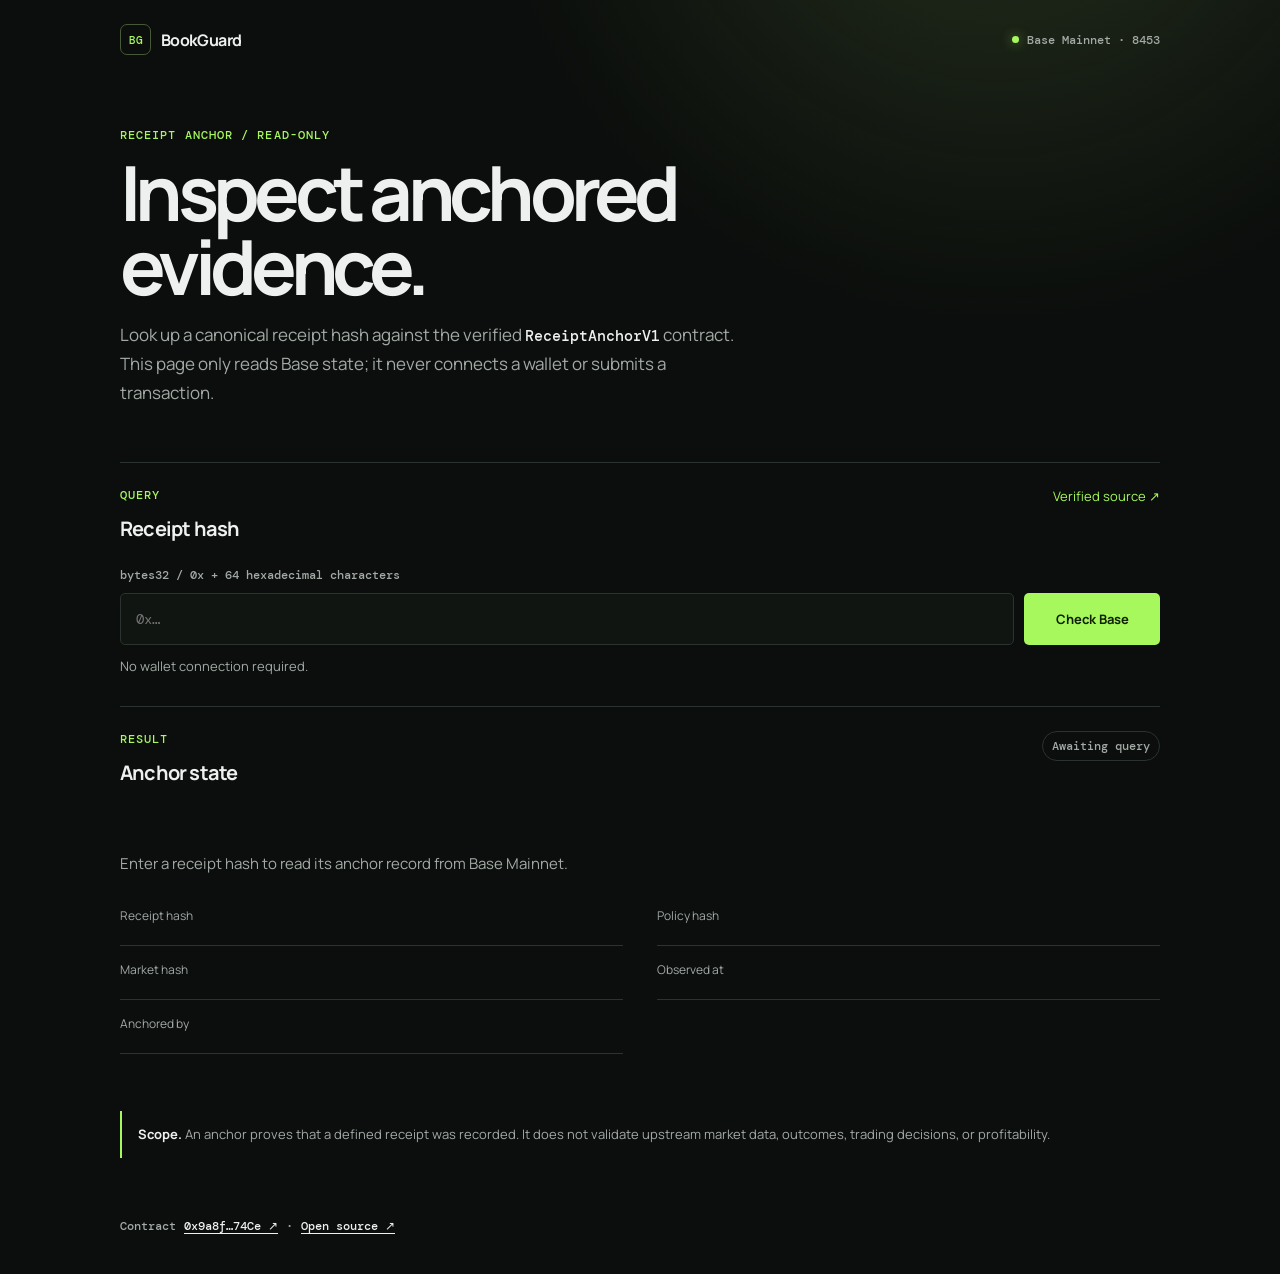
==== web/index.html @ 202d027d "feat: add read-only receipt lookup web MVP" ====
<!doctype html>
<html lang="en">
  <head>
    <meta charset="UTF-8" />
    <meta name="viewport" content="width=device-width, initial-scale=1.0" />
    <meta
      name="description"
      content="Read-only Base Mainnet lookup for BookGuard ReceiptAnchorV1 evidence."
    />
    <title>BookGuard — Receipt Anchor Lookup</title>
    <link rel="stylesheet" href="./styles.css" />
  </head>
  <body>
    <main class="shell">
      <header class="topbar">
        <a class="brand" href="https://github.com/Scarpo-gh/bookguard" target="_blank" rel="noreferrer">
          <span class="brand-mark" aria-hidden="true">BG</span>
          <span>BookGuard</span>
        </a>
        <div class="network-status"><span class="status-dot" aria-hidden="true"></span>Base Mainnet · 8453</div>
      </header>

      <section class="intro" aria-labelledby="page-title">
        <p class="eyebrow">RECEIPT ANCHOR / READ-ONLY</p>
        <h1 id="page-title">Inspect anchored evidence.</h1>
        <p class="lede">
          Look up a canonical receipt hash against the verified <code>ReceiptAnchorV1</code> contract.
          This page only reads Base state; it never connects a wallet or submits a transaction.
        </p>
      </section>

      <section class="lookup-panel" aria-labelledby="lookup-title">
        <div class="panel-heading">
          <div>
            <p class="eyebrow">QUERY</p>
            <h2 id="lookup-title">Receipt hash</h2>
          </div>
          <a class="text-link" href="https://basescan.org/address/0x9a8fCf271F97075486673eA3eD48c4fda33374Ce#code" target="_blank" rel="noreferrer">Verified source ↗</a>
        </div>

        <form id="lookup-form" novalidate>
          <label for="receipt-hash">bytes32 / 0x + 64 hexadecimal characters</label>
          <div class="query-row">
            <input id="receipt-hash" name="receiptHash" autocomplete="off" spellcheck="false" placeholder="0x…" aria-describedby="lookup-message" />
            <button type="submit">Check Base</button>
          </div>
          <p id="lookup-message" class="message" aria-live="polite">No wallet connection required.</p>
        </form>
      </section>

      <section class="result-panel" aria-labelledby="result-title">
        <div class="panel-heading">
          <div>
            <p class="eyebrow">RESULT</p>
            <h2 id="result-title">Anchor state</h2>
          </div>
          <span id="result-badge" class="badge neutral">Awaiting query</span>
        </div>

        <div id="empty-result" class="empty-state">
          Enter a receipt hash to read its anchor record from Base Mainnet.
        </div>

        <dl id="anchor-result" class="anchor-data" hidden>
          <div><dt>Receipt hash</dt><dd id="result-receipt"></dd></div>
          <div><dt>Policy hash</dt><dd id="result-policy"></dd></div>
          <div><dt>Market hash</dt><dd id="result-market"></dd></div>
          <div><dt>Observed at</dt><dd id="result-observed"></dd></div>
          <div><dt>Anchored by</dt><dd id="result-anchorer"></dd></div>
        </dl>
      </section>

      <aside class="boundary-note">
        <strong>Scope.</strong> An anchor proves that a defined receipt was recorded. It does not validate upstream market data, outcomes, trading decisions, or profitability.
      </aside>

      <footer>
        <span>Contract</span>
        <a href="https://basescan.org/address/0x9a8fCf271F97075486673eA3eD48c4fda33374Ce" target="_blank" rel="noreferrer">0x9a8f…74Ce ↗</a>
        <span>·</span>
        <a href="https://github.com/Scarpo-gh/bookguard" target="_blank" rel="noreferrer">Open source ↗</a>
      </footer>
    </main>
    <script type="module" src="./app.mjs"></script>
  </body>
</html>
---- web/styles.css ----
@import url("https://fonts.googleapis.com/css2?family=DM+Mono:wght@400;500&family=Manrope:wght@400;500;600;700&display=swap");

:root {
  color-scheme: dark;
  --ink: #edf0ee;
  --muted: #a3aaa6;
  --surface: #111512;
  --surface-strong: #171c18;
  --border: #2a332d;
  --accent: #a6f85d;
  --accent-ink: #102000;
  --danger: #ff987c;
  --quiet: #1b241d;
  font-family: Manrope, sans-serif;
  background: #0b0e0c;
  color: var(--ink);
}

* { box-sizing: border-box; }
body { margin: 0; min-width: 320px; background: radial-gradient(circle at 78% -15%, #25301d 0, transparent 32rem), #0b0e0c; }
a { color: inherit; }
.shell { width: min(1040px, calc(100% - 40px)); margin: 0 auto; padding: 24px 0 40px; }
.topbar { display: flex; justify-content: space-between; align-items: center; padding-bottom: 72px; }
.brand { display: inline-flex; align-items: center; gap: 10px; font-weight: 700; text-decoration: none; letter-spacing: -0.04em; }
.brand-mark { display: grid; width: 31px; height: 31px; place-items: center; border: 1px solid #445a39; border-radius: 7px; color: var(--accent); font: 500 11px "DM Mono", monospace; letter-spacing: 0; }
.network-status, .eyebrow, label, .badge, footer { font: 500 12px "DM Mono", monospace; }
.network-status { display: inline-flex; align-items: center; gap: 8px; color: var(--muted); }
.status-dot { width: 7px; height: 7px; background: var(--accent); border-radius: 50%; box-shadow: 0 0 12px #a6f85d99; }
.intro { width: min(690px, 100%); margin-bottom: 54px; }
.eyebrow { margin: 0 0 12px; color: var(--accent); letter-spacing: 0.09em; }
h1, h2, p { margin-top: 0; }
h1 { margin-bottom: 17px; font-size: clamp(40px, 7vw, 76px); letter-spacing: -0.075em; line-height: 0.98; }
h2 { margin-bottom: 0; font-size: 20px; letter-spacing: -0.04em; }
.lede { max-width: 630px; color: var(--muted); font-size: 17px; line-height: 1.7; }
code { font: 500 0.9em "DM Mono", monospace; color: var(--ink); }
.lookup-panel, .result-panel { border-top: 1px solid var(--border); padding: 24px 0 29px; }
.panel-heading { display: flex; align-items: start; justify-content: space-between; gap: 16px; margin-bottom: 25px; }
.text-link { color: var(--accent); font-size: 13px; text-decoration: none; }
label { display: block; margin-bottom: 10px; color: var(--muted); }
.query-row { display: flex; gap: 10px; }
input { min-width: 0; flex: 1; height: 52px; border: 1px solid var(--border); border-radius: 5px; outline: none; padding: 0 15px; background: var(--surface); color: var(--ink); font: 400 14px "DM Mono", monospace; }
input:focus { border-color: var(--accent); box-shadow: 0 0 0 3px #a6f85d18; }
button { min-width: 136px; border: 0; border-radius: 5px; padding: 0 18px; background: var(--accent); color: var(--accent-ink); cursor: pointer; font: 700 13px Manrope, sans-serif; }
button:hover { filter: brightness(1.08); }
button:disabled { cursor: wait; opacity: 0.65; }
.message { min-height: 20px; margin: 12px 0 0; color: var(--muted); font-size: 13px; }
.message.error { color: var(--danger); }
.result-panel { min-height: 230px; }
.badge { padding: 6px 9px; border: 1px solid var(--border); border-radius: 999px; color: var(--muted); white-space: nowrap; }
.badge.found { border-color: #577a3f; color: var(--accent); background: #1b2a15; }
.badge.missing { color: var(--muted); }
.empty-state { padding: 42px 0 18px; color: var(--muted); font-size: 15px; }
.anchor-data { display: grid; grid-template-columns: repeat(2, minmax(0, 1fr)); gap: 0 34px; margin: 0; }
.anchor-data div { min-width: 0; border-bottom: 1px solid var(--border); padding: 15px 0; }
dt { color: var(--muted); font-size: 12px; }
dd { overflow: hidden; margin: 6px 0 0; color: var(--ink); font: 400 12px/1.55 "DM Mono", monospace; overflow-wrap: anywhere; }
.boundary-note { margin-top: 28px; border-left: 2px solid var(--accent); padding: 13px 16px; color: var(--muted); font-size: 13px; line-height: 1.65; }
.boundary-note strong { color: var(--ink); }
footer { display: flex; flex-wrap: wrap; gap: 8px; margin-top: 60px; color: var(--muted); }
footer a { color: var(--ink); text-underline-offset: 3px; }
@media (max-width: 620px) { .shell { width: min(100% - 28px, 1040px); } .topbar { padding-bottom: 50px; } .network-status { font-size: 10px; } .query-row { display: grid; } button { height: 50px; } .anchor-data { grid-template-columns: 1fr; } .panel-heading { align-items: center; } }
@media (prefers-reduced-motion: reduce) { * { scroll-behavior: auto !important; transition: none !important; } }
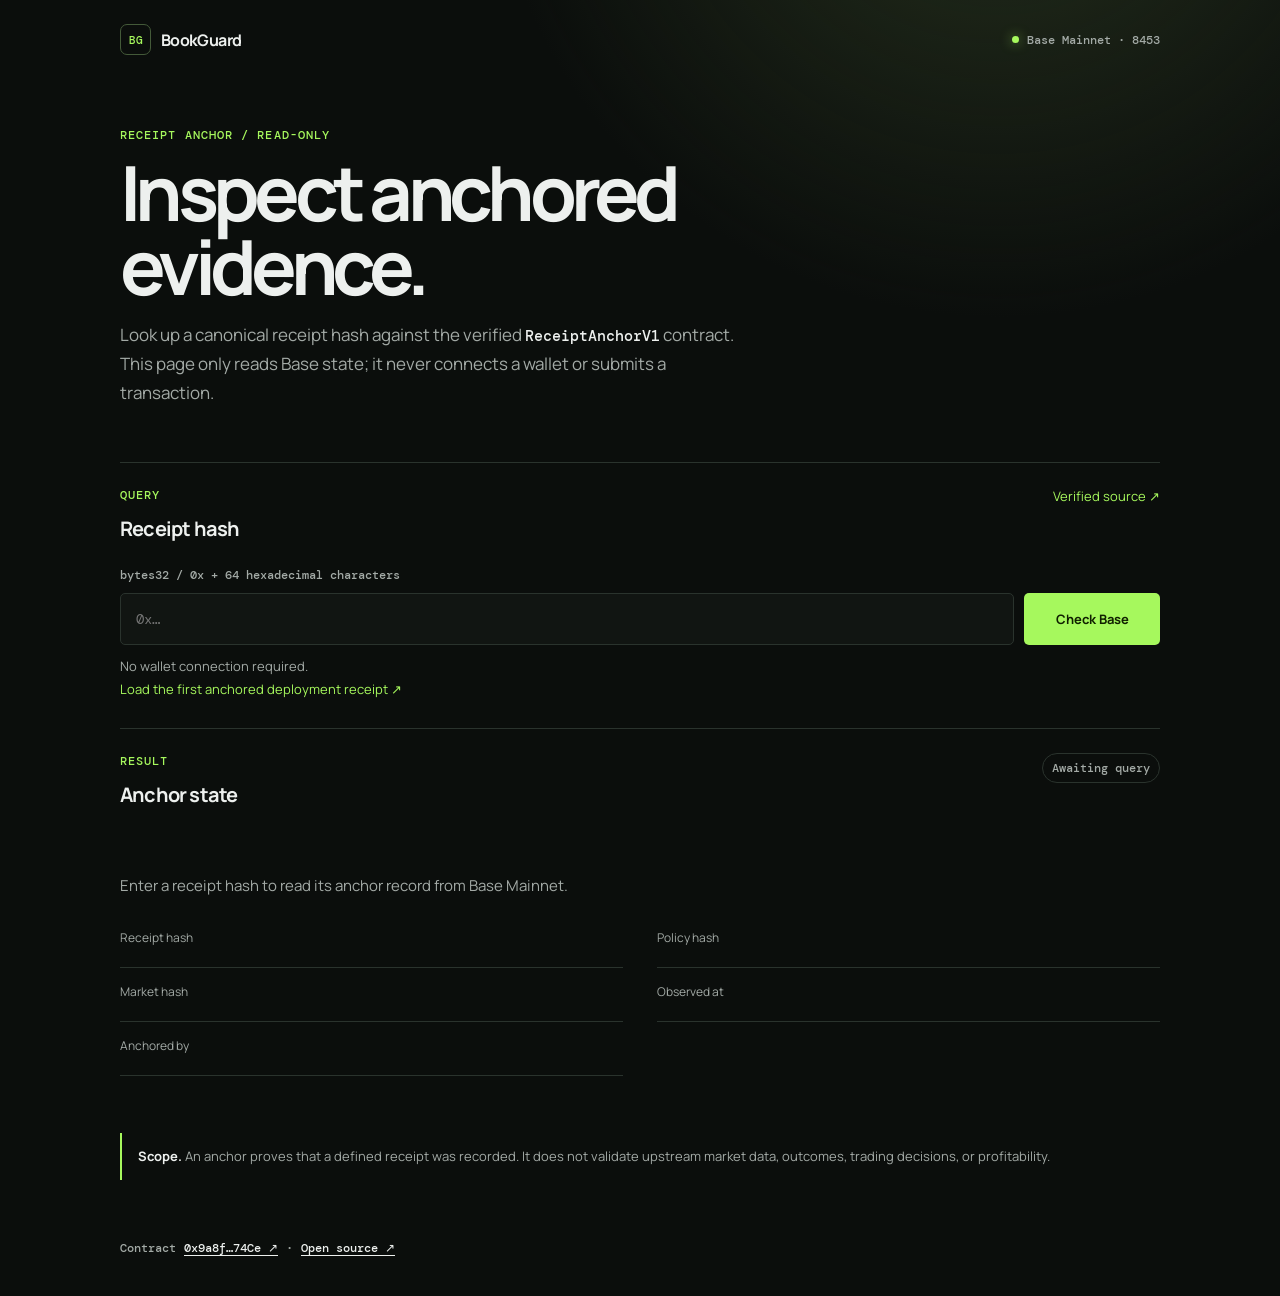
==== commit 1eb31fc7: "feat: anchor first mainnet receipt" ====
--- a/web/index.html
+++ b/web/index.html
@@ -45,6 +45,7 @@
             <button type="submit">Check Base</button>
           </div>
           <p id="lookup-message" class="message" aria-live="polite">No wallet connection required.</p>
+          <a class="text-link" href="?receipt=0x8ab8c16734dc7178a280f3ed48fdf6609af644fdb88c50d49bed0348cbc2077c">Load the first anchored deployment receipt ↗</a>
         </form>
       </section>
 
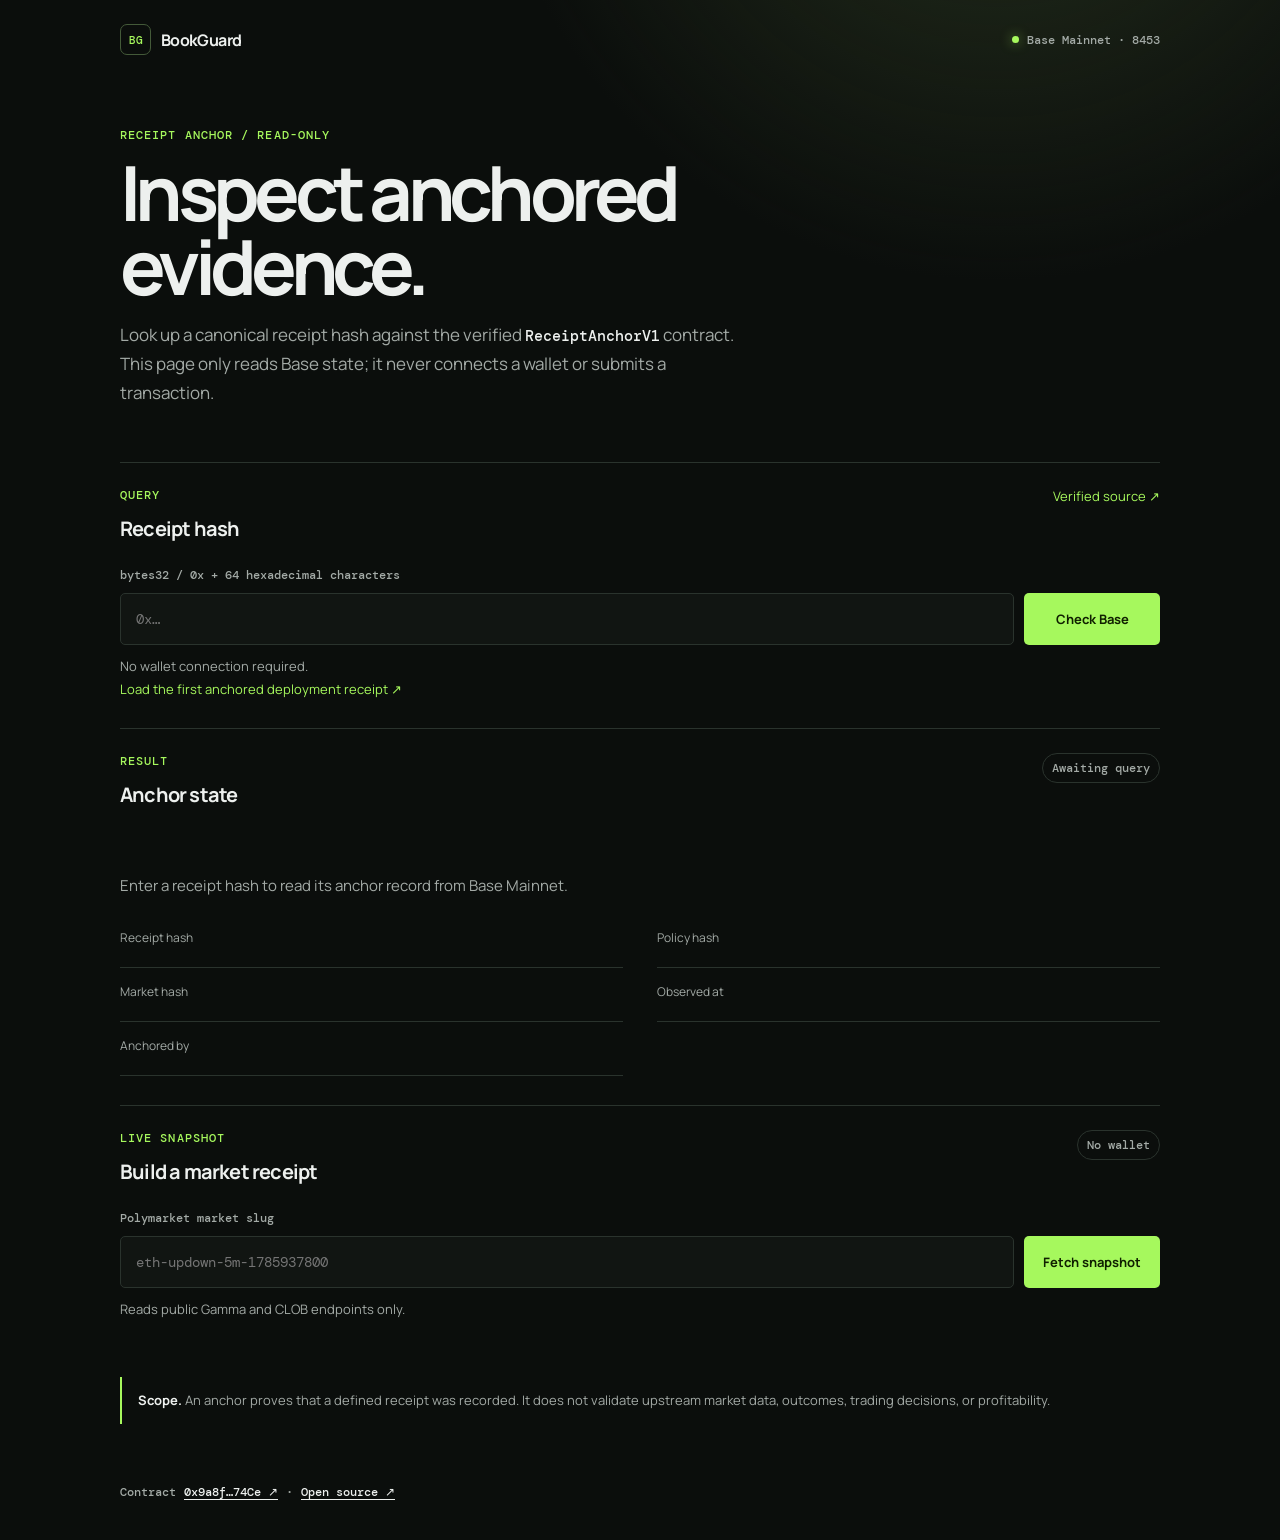
==== commit c5fe167e: "feat: preview live polymarket receipts on web" ====
--- a/web/index.html
+++ b/web/index.html
@@ -71,6 +71,33 @@
         </dl>
       </section>
 
+      <section class="lookup-panel" aria-labelledby="market-preview-title">
+        <div class="panel-heading">
+          <div>
+            <p class="eyebrow">LIVE SNAPSHOT</p>
+            <h2 id="market-preview-title">Build a market receipt</h2>
+          </div>
+          <span class="badge neutral">No wallet</span>
+        </div>
+        <form id="market-preview-form" novalidate>
+          <label for="market-slug">Polymarket market slug</label>
+          <div class="query-row">
+            <input id="market-slug" name="marketSlug" autocomplete="off" spellcheck="false" placeholder="eth-updown-5m-1785937800" aria-describedby="market-preview-message" />
+            <button type="submit">Fetch snapshot</button>
+          </div>
+          <p id="market-preview-message" class="message" aria-live="polite">Reads public Gamma and CLOB endpoints only.</p>
+        </form>
+        <div id="market-preview-result" class="market-preview" hidden>
+          <p id="market-question" class="market-question"></p>
+          <p id="market-observed" class="message"></p>
+          <dl id="market-books" class="anchor-data"></dl>
+          <details>
+            <summary>Canonical receipt JSON</summary>
+            <pre id="market-canonical"></pre>
+          </details>
+        </div>
+      </section>
+
       <aside class="boundary-note">
         <strong>Scope.</strong> An anchor proves that a defined receipt was recorded. It does not validate upstream market data, outcomes, trading decisions, or profitability.
       </aside>
--- a/web/styles.css
+++ b/web/styles.css
@@ -54,6 +54,11 @@
 .anchor-data div { min-width: 0; border-bottom: 1px solid var(--border); padding: 15px 0; }
 dt { color: var(--muted); font-size: 12px; }
 dd { overflow: hidden; margin: 6px 0 0; color: var(--ink); font: 400 12px/1.55 "DM Mono", monospace; overflow-wrap: anywhere; }
+.market-preview { margin-top: 26px; }
+.market-question { margin: 0; font-size: 17px; font-weight: 600; letter-spacing: -0.03em; }
+details { margin-top: 22px; border-top: 1px solid var(--border); padding-top: 15px; }
+summary { cursor: pointer; color: var(--accent); font: 500 12px "DM Mono", monospace; }
+pre { max-height: 280px; overflow: auto; margin: 14px 0 0; padding: 14px; border: 1px solid var(--border); border-radius: 5px; background: var(--surface); color: var(--muted); font: 400 11px/1.6 "DM Mono", monospace; white-space: pre-wrap; overflow-wrap: anywhere; }
 .boundary-note { margin-top: 28px; border-left: 2px solid var(--accent); padding: 13px 16px; color: var(--muted); font-size: 13px; line-height: 1.65; }
 .boundary-note strong { color: var(--ink); }
 footer { display: flex; flex-wrap: wrap; gap: 8px; margin-top: 60px; color: var(--muted); }
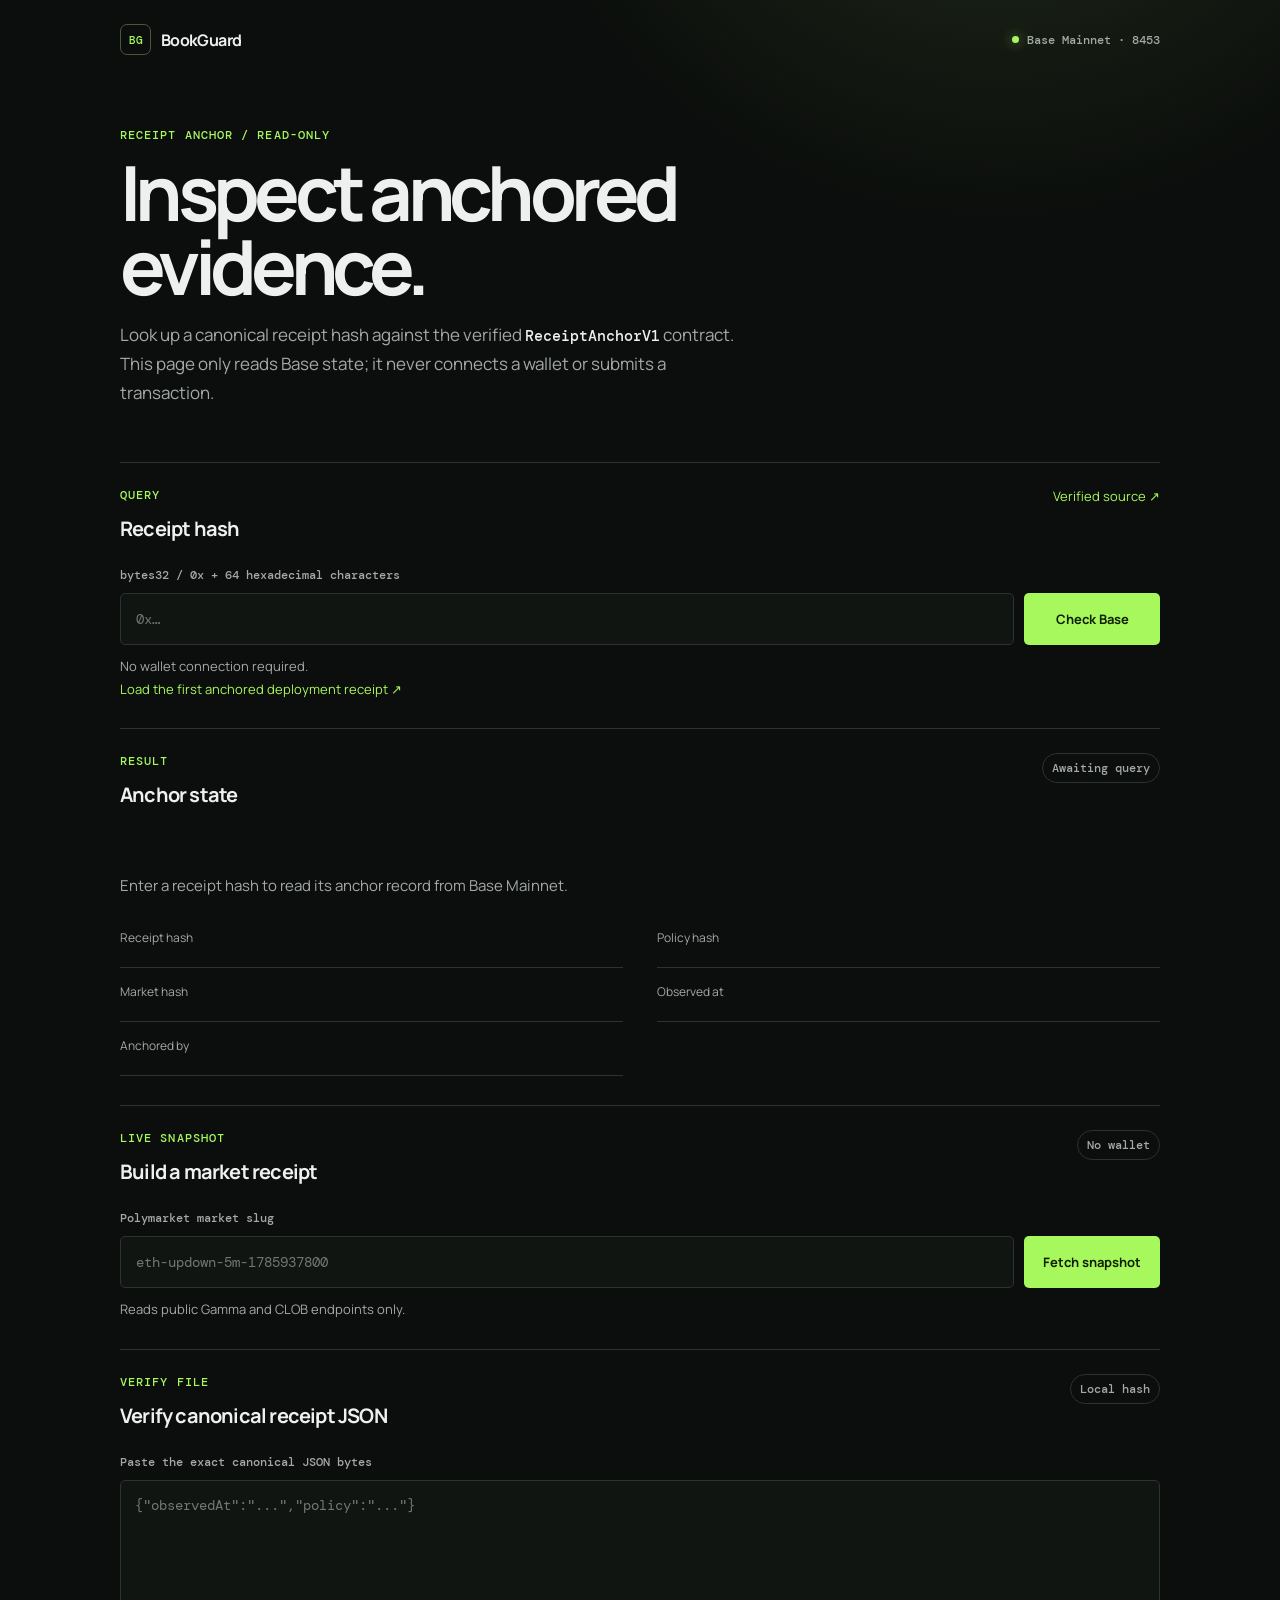
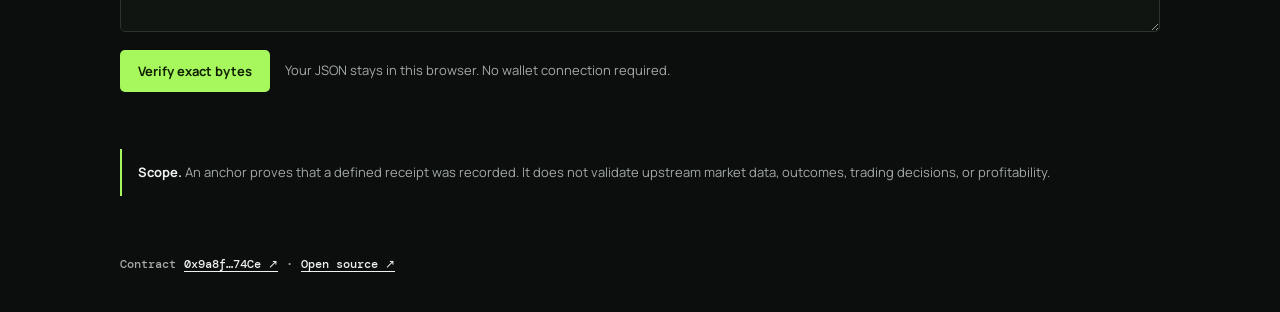
==== commit a9289cfb: "feat: verify canonical receipt bytes" ====
--- a/web/index.html
+++ b/web/index.html
@@ -69,6 +69,21 @@
           <div><dt>Observed at</dt><dd id="result-observed"></dd></div>
           <div><dt>Anchored by</dt><dd id="result-anchorer"></dd></div>
         </dl>
+
+        <article id="registered-evidence" class="registered-evidence" hidden>
+          <p class="eyebrow">REGISTERED EVIDENCE</p>
+          <h3 id="evidence-question"></h3>
+          <p id="evidence-kind" class="message"></p>
+          <dl class="anchor-data compact-data">
+            <div><dt>Observed at</dt><dd id="evidence-observed"></dd></div>
+            <div><dt>Condition ID</dt><dd id="evidence-condition"></dd></div>
+          </dl>
+          <p id="evidence-policy" class="evidence-policy"></p>
+          <div class="evidence-links">
+            <a id="evidence-source" class="text-link" target="_blank" rel="noreferrer">Canonical JSON ↗</a>
+            <a id="evidence-transaction" class="text-link" target="_blank" rel="noreferrer">BaseScan transaction ↗</a>
+          </div>
+        </article>
       </section>
 
       <section class="lookup-panel" aria-labelledby="market-preview-title">
@@ -91,9 +106,51 @@
           <p id="market-question" class="market-question"></p>
           <p id="market-observed" class="message"></p>
           <dl id="market-books" class="anchor-data"></dl>
+          <div class="receipt-hash">
+            <span>Keccak-256 receipt hash</span>
+            <code id="market-receipt-hash"></code>
+          </div>
+          <div class="preflight-actions">
+            <button id="anchor-preflight" type="button" disabled>Run Base preflight</button>
+            <p id="anchor-preflight-message" class="message">Checks duplicate state, simulation, and gas without a wallet.</p>
+          </div>
+          <dl id="anchor-preflight-result" class="anchor-data" hidden>
+            <div><dt>Policy hash</dt><dd id="preflight-policy"></dd></div>
+            <div><dt>Market hash</dt><dd id="preflight-market"></dd></div>
+            <div><dt>Base status</dt><dd id="preflight-status"></dd></div>
+            <div><dt>Estimated gas</dt><dd id="preflight-gas"></dd></div>
+          </dl>
           <details>
             <summary>Canonical receipt JSON</summary>
             <pre id="market-canonical"></pre>
+          </details>
+        </div>
+      </section>
+
+      <section class="lookup-panel" aria-labelledby="receipt-verifier-title">
+        <div class="panel-heading">
+          <div>
+            <p class="eyebrow">VERIFY FILE</p>
+            <h2 id="receipt-verifier-title">Verify canonical receipt JSON</h2>
+          </div>
+          <span class="badge neutral">Local hash</span>
+        </div>
+        <form id="receipt-verifier-form" novalidate>
+          <label for="receipt-json">Paste the exact canonical JSON bytes</label>
+          <textarea id="receipt-json" name="receiptJson" spellcheck="false" placeholder='{"observedAt":"...","policy":"..."}' aria-describedby="receipt-verifier-message"></textarea>
+          <div class="preflight-actions">
+            <button type="submit">Verify exact bytes</button>
+            <p id="receipt-verifier-message" class="message" aria-live="polite">Your JSON stays in this browser. No wallet connection required.</p>
+          </div>
+        </form>
+        <div id="receipt-verifier-result" class="market-preview" hidden>
+          <dl class="anchor-data">
+            <div><dt>Exact input hash</dt><dd id="verified-receipt-hash"></dd></div>
+            <div><dt>Canonical format</dt><dd id="verified-canonical-status"></dd></div>
+          </dl>
+          <details id="expected-canonical" hidden>
+            <summary>Expected canonical JSON</summary>
+            <pre id="expected-canonical-json"></pre>
           </details>
         </div>
       </section>
--- a/web/styles.css
+++ b/web/styles.css
@@ -38,8 +38,10 @@
 .text-link { color: var(--accent); font-size: 13px; text-decoration: none; }
 label { display: block; margin-bottom: 10px; color: var(--muted); }
 .query-row { display: flex; gap: 10px; }
-input { min-width: 0; flex: 1; height: 52px; border: 1px solid var(--border); border-radius: 5px; outline: none; padding: 0 15px; background: var(--surface); color: var(--ink); font: 400 14px "DM Mono", monospace; }
-input:focus { border-color: var(--accent); box-shadow: 0 0 0 3px #a6f85d18; }
+input, textarea { min-width: 0; flex: 1; border: 1px solid var(--border); border-radius: 5px; outline: none; background: var(--surface); color: var(--ink); font: 400 14px "DM Mono", monospace; }
+input { height: 52px; padding: 0 15px; }
+textarea { display: block; width: 100%; min-height: 152px; resize: vertical; padding: 14px; line-height: 1.55; }
+input:focus, textarea:focus { border-color: var(--accent); box-shadow: 0 0 0 3px #a6f85d18; }
 button { min-width: 136px; border: 0; border-radius: 5px; padding: 0 18px; background: var(--accent); color: var(--accent-ink); cursor: pointer; font: 700 13px Manrope, sans-serif; }
 button:hover { filter: brightness(1.08); }
 button:disabled { cursor: wait; opacity: 0.65; }
@@ -54,8 +56,18 @@
 .anchor-data div { min-width: 0; border-bottom: 1px solid var(--border); padding: 15px 0; }
 dt { color: var(--muted); font-size: 12px; }
 dd { overflow: hidden; margin: 6px 0 0; color: var(--ink); font: 400 12px/1.55 "DM Mono", monospace; overflow-wrap: anywhere; }
+.registered-evidence { margin-top: 26px; padding: 20px; border: 1px solid #445a39; border-radius: 6px; background: var(--quiet); }
+.registered-evidence h3 { margin: 0 0 7px; font-size: 18px; letter-spacing: -0.04em; }
+.compact-data { margin-top: 12px; }
+.evidence-policy { margin: 16px 0 0; color: var(--muted); font-size: 13px; line-height: 1.6; }
+.evidence-links { display: flex; flex-wrap: wrap; gap: 16px; margin-top: 17px; }
 .market-preview { margin-top: 26px; }
 .market-question { margin: 0; font-size: 17px; font-weight: 600; letter-spacing: -0.03em; }
+.receipt-hash { display: grid; gap: 6px; margin-top: 22px; padding: 13px 14px; border: 1px solid #445a39; border-radius: 5px; background: var(--quiet); color: var(--muted); font: 500 12px "DM Mono", monospace; }
+.receipt-hash code { overflow-wrap: anywhere; color: var(--accent); }
+.preflight-actions { display: flex; align-items: center; gap: 15px; margin-top: 18px; }
+.preflight-actions button { min-height: 42px; }
+.preflight-actions .message { margin: 0; }
 details { margin-top: 22px; border-top: 1px solid var(--border); padding-top: 15px; }
 summary { cursor: pointer; color: var(--accent); font: 500 12px "DM Mono", monospace; }
 pre { max-height: 280px; overflow: auto; margin: 14px 0 0; padding: 14px; border: 1px solid var(--border); border-radius: 5px; background: var(--surface); color: var(--muted); font: 400 11px/1.6 "DM Mono", monospace; white-space: pre-wrap; overflow-wrap: anywhere; }
@@ -63,5 +75,5 @@
 .boundary-note strong { color: var(--ink); }
 footer { display: flex; flex-wrap: wrap; gap: 8px; margin-top: 60px; color: var(--muted); }
 footer a { color: var(--ink); text-underline-offset: 3px; }
-@media (max-width: 620px) { .shell { width: min(100% - 28px, 1040px); } .topbar { padding-bottom: 50px; } .network-status { font-size: 10px; } .query-row { display: grid; } button { height: 50px; } .anchor-data { grid-template-columns: 1fr; } .panel-heading { align-items: center; } }
+@media (max-width: 620px) { .shell { width: min(100% - 28px, 1040px); } .topbar { padding-bottom: 50px; } .network-status { font-size: 10px; } .query-row, .preflight-actions { display: grid; } button { height: 50px; } .anchor-data { grid-template-columns: 1fr; } .panel-heading { align-items: center; } }
 @media (prefers-reduced-motion: reduce) { * { scroll-behavior: auto !important; transition: none !important; } }
